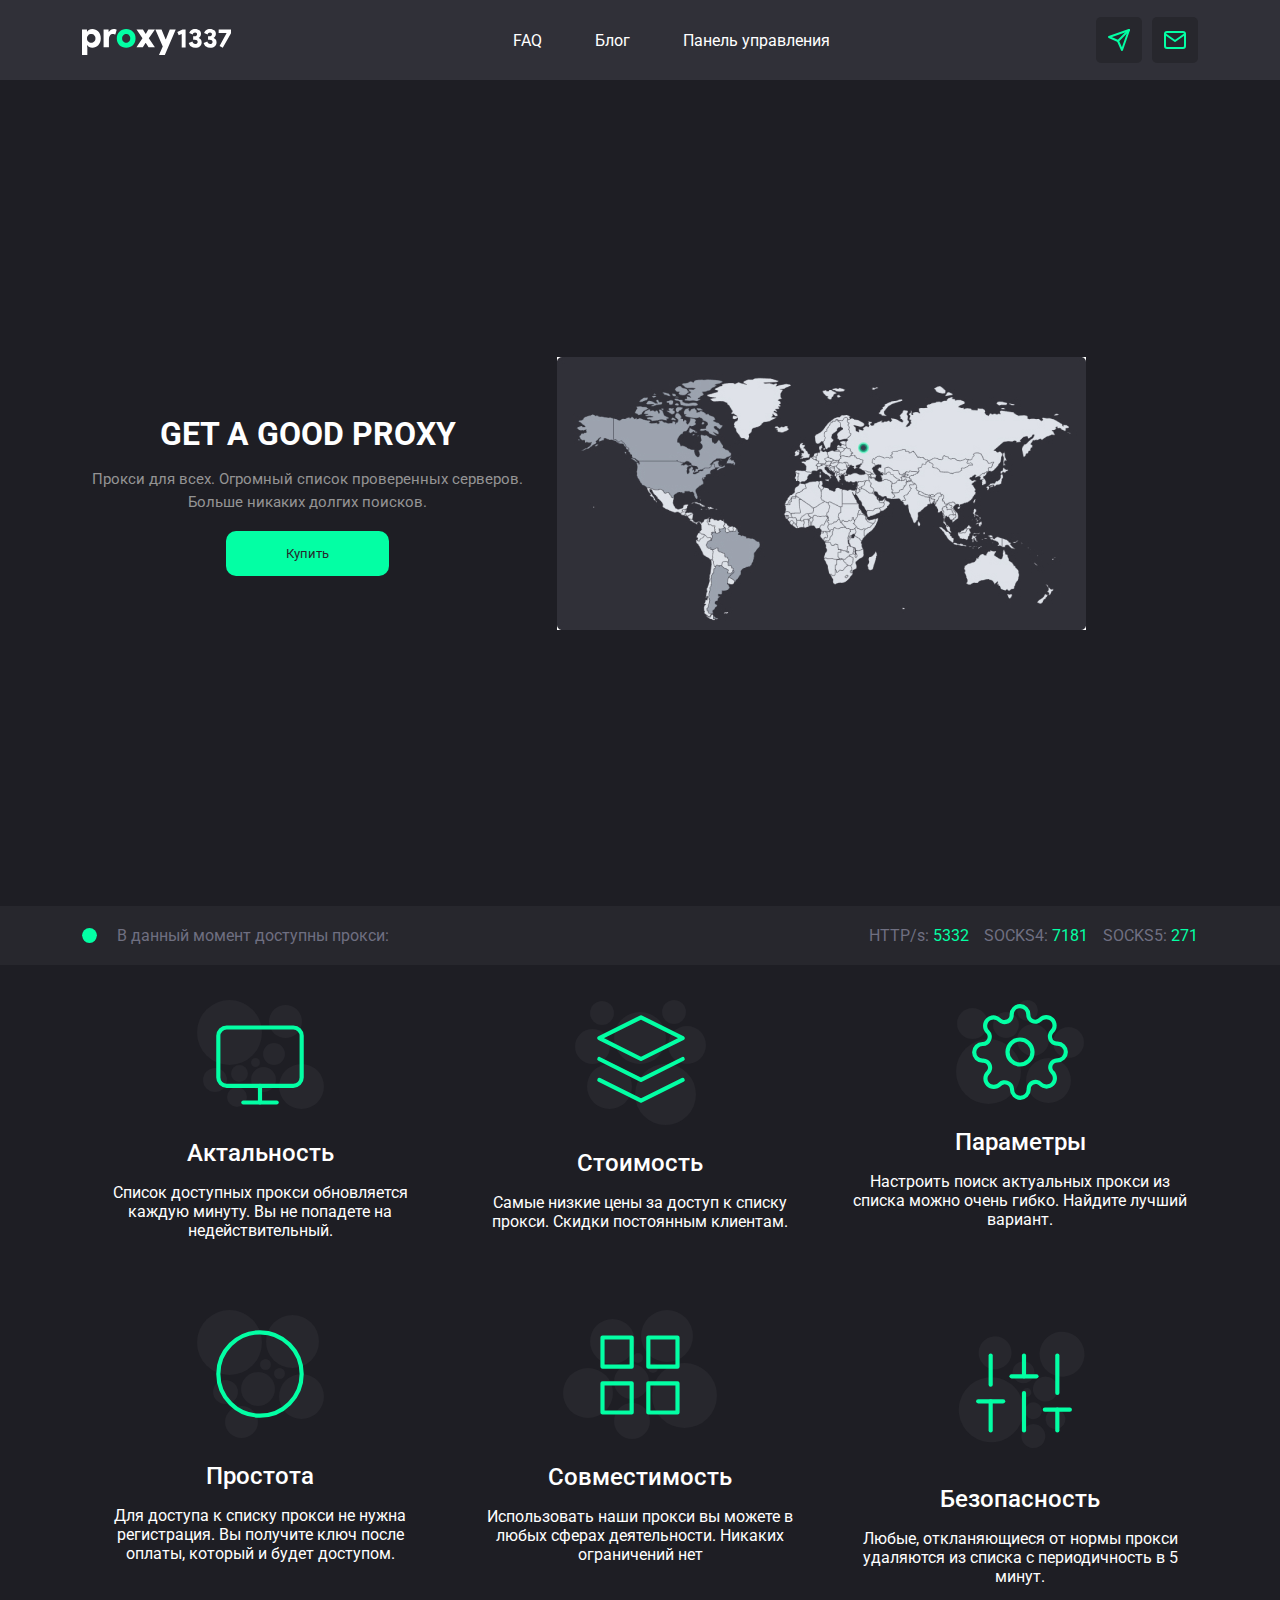
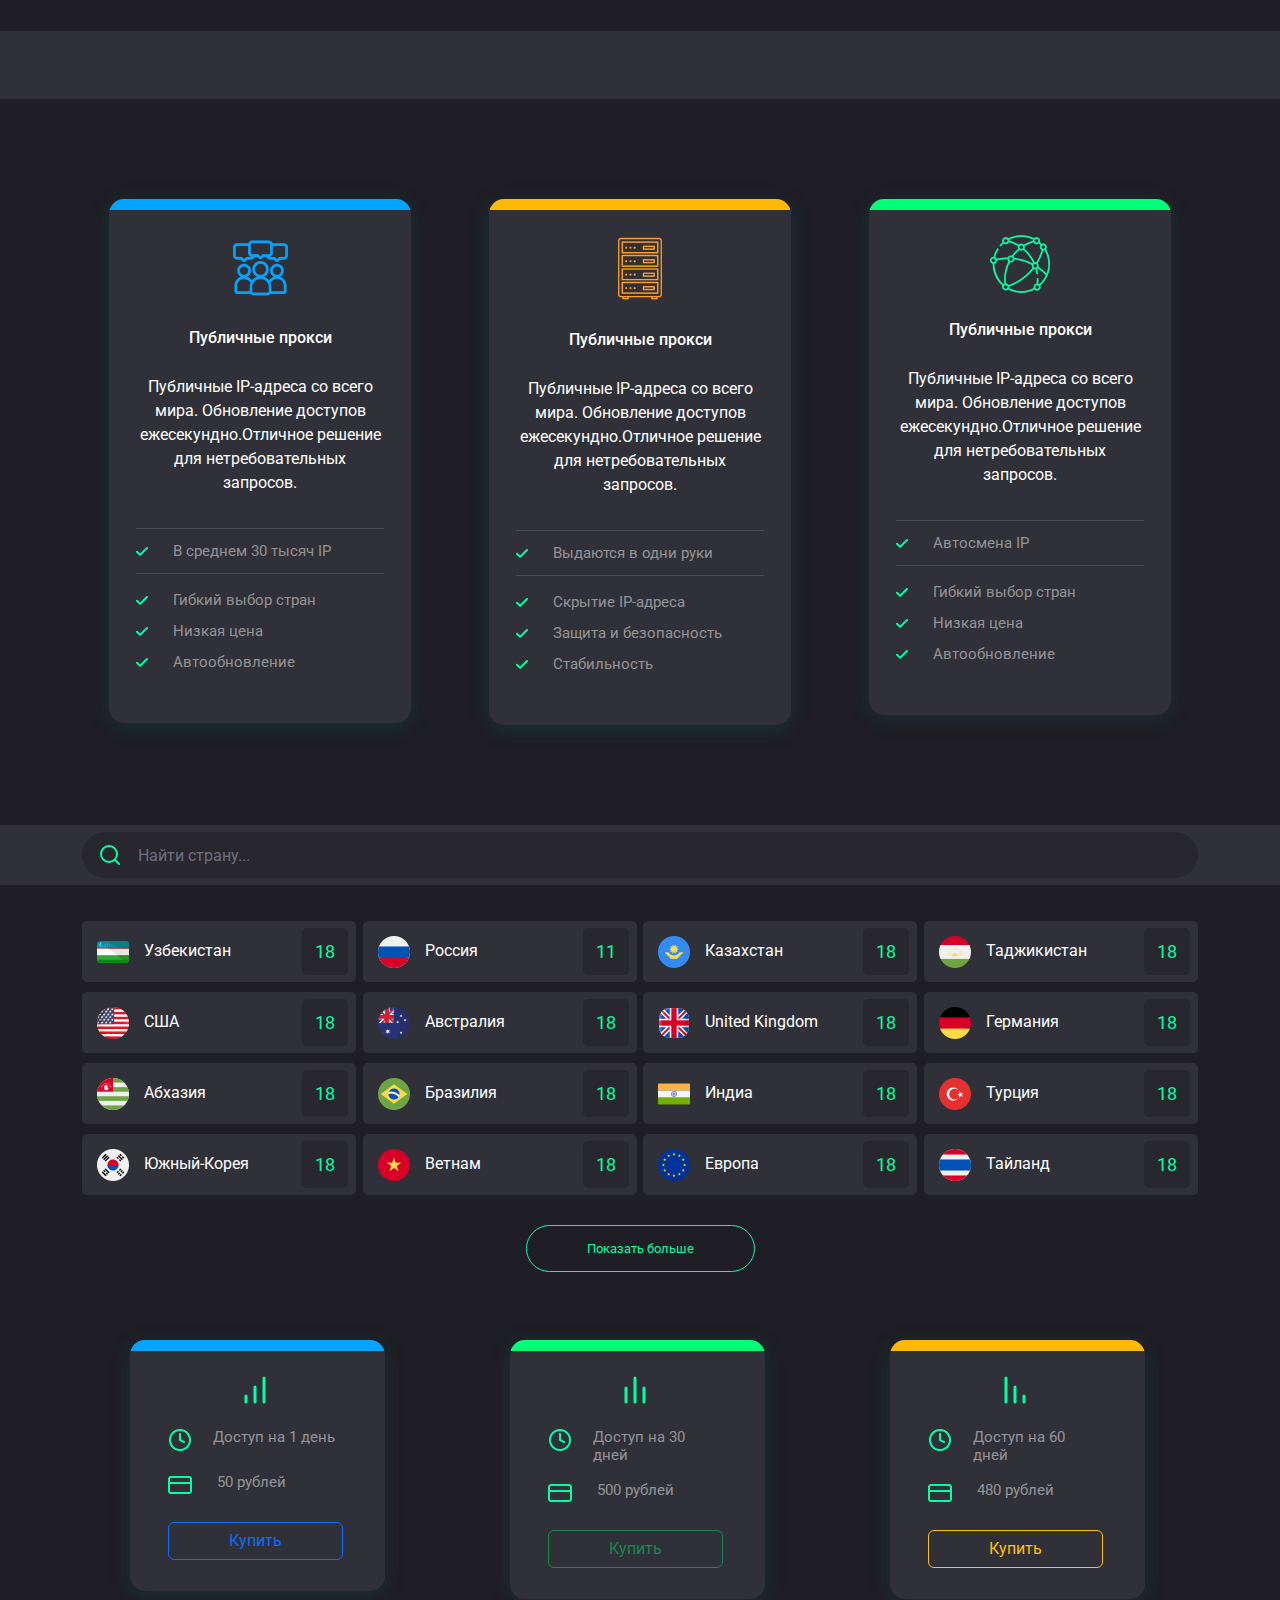
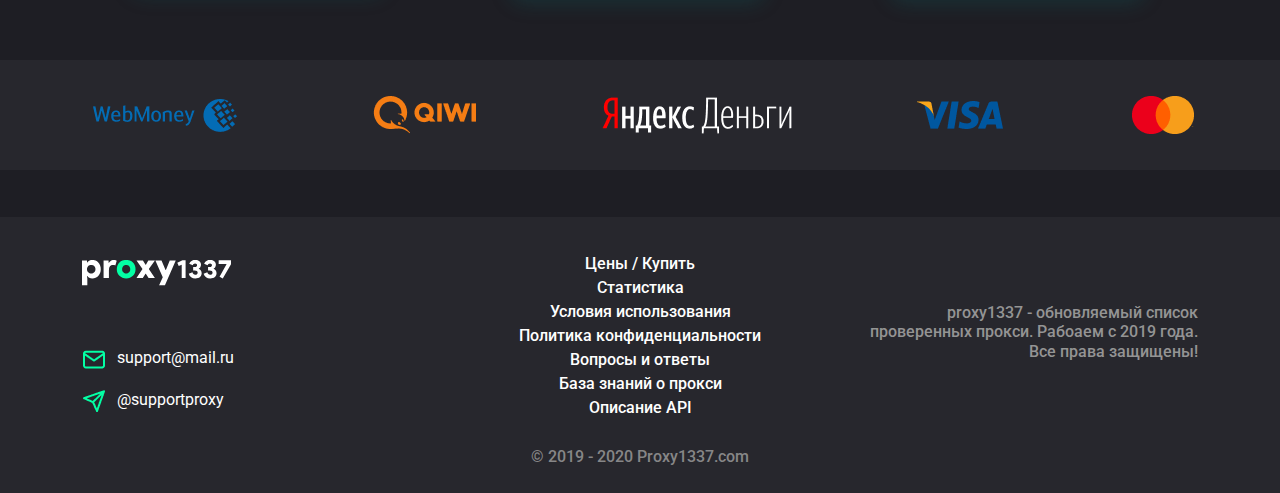
==== index.html @ 87c12d70 "Add files via upload" ====
<!DOCTYPE html>
<html lang="en">
<head>
    <meta charset="UTF-8">
    <meta name="viewport" content="width=device-width, initial-scale=1.0">
     <!-- bootstrap -->
    <link rel="stylesheet" href="libs/bootstrap.min.css">

    <!-- Connecting fonts -->
    <link href="https://fonts.googleapis.com/css2?family=Roboto:wght@400;500;700&display=swap" rel="stylesheet">
    <link rel="preconnect" href="https://fonts.googleapis.com">
    <link rel="preconnect" href="https://fonts.gstatic.com" crossorigin>
    <link rel="stylesheet" href="css/main.css">
    <title>Proxy1337</title>
</head>
<body>
    
    <div class="wrapper">

         <!-- header -->
        <header>
            <nav class="navbar navbar-expand-lg">
                <div class="container">

                    <!-- Header logo -->
                  <a class="navbar-brand" href="#">
                    <img src="images/logo.svg" alt="">
                  </a>
                  
                  <!-- mobile meni toggler -->
                  <button class="navbar-toggler" type="button" data-bs-toggle="collapse" data-bs-target="#navbarSupportedContent" aria-controls="navbarSupportedContent" aria-expanded="false" aria-label="Toggle navigation">
                    <!-- <span class="navbar-toggler-icon"></span> -->
                    <img src="images/media_hamburger.svg" alt="">
                  </button>

                  <!-- Open & close -->
                  <div class="collapse navbar-collapse" id="navbarSupportedContent">

                    <ul class="navbar-nav mx-auto">
                        <li class="nav-item">
                            <a class="nav-link" href="Faq.html">FAQ</a>
                        </li>

                        <li class="nav-item">
                            <a class="nav-link" href="Blog.html">Блог</a>
                        </li>

                        <li class="nav-item">
                            <a class="nav-link" href="control.html">Панель управления</a>
                        </li>
                    </ul>

                    <ul class="header_contact d-flex">
                        <li>
                            <a href="#">
                                <img src="images/tg_header.svg" alt="">
                            </a>
                        </li>

                        <li>
                            <a href="#">
                                <img src="images/inbox.svg" alt="">
                            </a>
                        </li>
                    </ul>
                  </div>
                </div>
              </nav>
        </header>

        <!-- Hero -->
        <section class="hero">
            <div class="container">
                <div class="row align-items-center">
                    <div class="col-md-5">
                        <div class="hero_text">
                            <div class="hero_title">GET A GOOD PROXY</div>
                            <div class="hero_description">Прокси для всех. Огромный список проверенных серверов. Больше никаких долгих поисков. </div>

                             <a href="#" class="button button_green " data-bs-toggle="modal" data-bs-target="#buy_modal">Купить</a>
                        </div>
                    </div>
                    <div class="col-md-7">
                        <img src="images/map.jpg" alt="">
                    </div>
                </div>
            </div>
        </section>

        <!-- Aviable proxy -->
        <section class="aviable">
            <div class="container">
                <div class="row">
                    <div class="col-md-6 d-flex align-items-center gap: 20px">
                        <div class="block_title"> <img src="images/static vector.svg" alt=""> В данный момент доступны прокси:</div>
                    </div>
                    <div class="col-md-6">
                        <ul class="aviable_list d-flex justify-content-end">
                            <li>HTTP/s: <span>5332</span></li>
                            <li>SOCKS4: <span>7181</span></li>
                            <li>SOCKS5: <span>271</span></li>
                        </ul>
                    </div>
                </div>
            </div>
        </section>

        <!-- Advantages -->
        <section class="advantages">
            <div class="container">
                <div class="row">

                    <!-- advantages item -->
                    <div class="col-md-4">
                        <div class="advantages_item text-center">
                            <div class="advantage_image">
                                <img src="images/advantage1.svg" alt="">
                            </div>
                            <div class="advantage_name">Актальность</div>
                            <div class="advantage_description">Список доступных прокси обновляется каждую минуту. Вы не попадете на недействительный.</div>
                        </div>
                    </div>

                    <!-- advantages item -->
                    <div class="col-md-4">
                        <div class="advantages_item text-center">
                            <div class="advantage_image">
                                <img src="images/advantage2.svg" alt="">
                            </div>
                            <div class="advantage_name">Стоимость</div>
                            <div class="advantage_description">Самые низкие цены за доступ к списку прокси. Скидки постоянным клиентам.</div>
                        </div>
                    </div>

                    <!-- advantages item -->
                    <div class="col-md-4">
                        <div class="advantages_item text-center">
                            <div class="advantage_image">
                                <img src="images/advantage3.svg" alt="">
                            </div>
                            <div class="advantage_name">Параметры</div>
                            <div class="advantage_description">Настроить поиск актуальных прокси из списка можно очень гибко. Найдите лучший вариант.</div>
                        </div>
                    </div>

                    <!-- advantages item -->
                    <div class="col-md-4">
                        <div class="advantages_item text-center">
                            <div class="advantage_image">
                                <img src="images/advantage4.svg" alt="">
                            </div>
                            <div class="advantage_name">Простота</div>
                            <div class="advantage_description">Для доступа к списку прокси не нужна регистрация. Вы получите ключ после оплаты, который и будет доступом.</div>
                        </div>
                    </div>

                    <!-- advantages item -->
                    <div class="col-md-4">
                        <div class="advantages_item text-center">
                            <div class="advantage_image">
                                <img src="images/advantage5.svg" alt="">
                            </div>
                            <div class="advantage_name">Совместимость</div>
                            <div class="advantage_description">Использовать наши прокси вы можете в любых  сферах деятельности. Никаких ограничений нет</div>
                        </div>
                    </div>

                    <!-- advantages item -->
                    <div class="col-md-4">
                        <div class="advantages_item text-center">
                            <div class="advantage_image">
                                <img src="images/advantage6.svg" alt="">
                            </div>
                            <div class="advantage_name">Безопасность</div>
                            <div class="advantage_description">Любые, откланяющиеся от нормы прокси удаляются из списка с периодичность в 5 минут.</div>
                        </div>
                    </div>
                </div>
            </div>
        </section>

        <!-- proxy types -->
        <section class="types">
            <div class="main_hr"></div>
            <div class="container">
                <div class="row justify-content-between">

                    <!-- Proxy type item -->
                    <div class="col-lg-4 col-md-6">
                        <div class="type_item item-blue">
                            <div class="type_image">
                                <img src="images/proxy_type1.png" alt="">
                            </div>
                            <div class="type_name">Публичные прокси</div>
                            <div class="type_description">Публичные IP-адреса со всего мира. Обновление доступов ежесекундно.Отличное решение для нетребовательных запросов.</div>

                            <ul class="type_advantages">
                                <li><a href="#">В среднем 30 тысяч IP</a></li>
                                <li><a href="#">Гибкий выбор стран</a></li>
                                <li><a href="#">Низкая цена</a></li>
                                <li><a href="#">Автообновление</a></li>
                            </ul>
                        </div>
                    </div>

                     <!-- Proxy type item -->
                     <div class="col-lg-4 col-md-6">
                        <div class="type_item item-orange">
                            <div class="type_image">
                                <img src="images/proxy_type2.png" alt="">
                            </div>
                            <div class="type_name">Публичные прокси</div>
                            <div class="type_description">Публичные IP-адреса со всего мира. Обновление доступов ежесекундно.Отличное решение для нетребовательных запросов.</div>

                            <ul class="type_advantages">
                                <li><a href="#">Выдаются в одни руки</a></li>
                                <li><a href="#">Скрытие IP-адреса</a></li>
                                <li><a href="#">Защита и безопасность</a></li>
                                <li><a href="#">Стабильность</a></li>
                            </ul>
                        </div>
                    </div>

                     <!-- Proxy type item -->
                     <div class="col-lg-4 col-md-6">
                        <div class="type_item item-green">
                            <div class="type_image">
                                <img src="images/proxy_type3.png" alt="">
                            </div>
                            <div class="type_name">Публичные прокси</div>
                            <div class="type_description">Публичные IP-адреса со всего мира. Обновление доступов ежесекундно.Отличное решение для нетребовательных запросов.</div>

                            <ul class="type_advantages">
                                <li><a href="#">Автосмена IP</a></li>
                                <li><a href="#">Гибкий выбор стран</a></li>
                                <li><a href="#">Низкая цена</a></li>
                                <li><a href="#">Автообновление</a></li>
                            </ul>
                        </div>
                    </div>

                </div>
            </div>
        </section>

       <!-- countries -->
       <section class="countries">
        <div class="country_form">
            <div class="container">
                <form action="">
                    <input type="text" placeholder="Найти страну..." class="form-control">
                </form>
            </div>
        </div>


        <div class="container">

            <div class="form_result">

                <!-- Result item -->
                <a href="#" class="result_item">
                    <div class="country_name"><img src="images/uzbekistan (3).png" alt="">Узбекистан</div>
                    <div class="country_count">18</div>
                </a>

                 <!-- Result item -->
                 <a href="#" class="result_item">
                    <div class="country_name"><img src="images/russia.png" alt="">Россия</div>
                    <div class="country_count">11</div>
                </a>

                 <!-- Result item -->
                 <a href="#" class="result_item">
                    <div class="country_name"><img src="images/kazakhstan.png" alt="">Казахстан</div>
                    <div class="country_count">18</div>
                </a>

                 <!-- Result item -->
                 <a href="#" class="result_item">
                    <div class="country_name"><img src="images/tajikistan.png" alt="">Таджикистан</div>
                    <div class="country_count">18</div>
                </a>

                 <!-- Result item -->
                 <a href="#" class="result_item">
                    <div class="country_name"><img src="images/united-states-of-america.png" alt="">США</div>
                    <div class="country_count">18</div>
                </a>

                 <!-- Result item -->
                 <a href="#" class="result_item">
                    <div class="country_name"><img src="images/australia.png" alt="">Австралия</div>
                    <div class="country_count">18</div>
                </a>

                 <!-- Result item -->
                 <a href="#" class="result_item">
                    <div class="country_name"><img src="images/united-kingdom.png" alt="">United Kingdom</div>
                    <div class="country_count">18</div>
                </a>

                 <!-- Result item -->
                 <a href="#" class="result_item">
                    <div class="country_name"><img src="images/germany.png" alt="">Германия</div>
                    <div class="country_count">18</div>
                </a>

                 <!-- Result item -->
                 <a href="#" class="result_item">
                    <div class="country_name"><img src="images/abkhazia.png" alt="">Абхазия</div>
                    <div class="country_count">18</div>
                </a>

                 <!-- Result item -->
                 <a href="#" class="result_item">
                    <div class="country_name"><img src="images/brazil-.png" alt="">Бразилия</div>
                    <div class="country_count">18</div>
                </a>

                 <!-- Result item -->
                 <a href="#" class="result_item">
                    <div class="country_name"><img src="images/india.png" alt="">Индиа</div>
                    <div class="country_count">18</div>
                </a>

                 <!-- Result item -->
                 <a href="#" class="result_item">
                    <div class="country_name"><img src="images/turkey.png" alt="">Турция</div>
                    <div class="country_count">18</div>
                </a>

                 <!-- Result item -->
                 <a href="#" class="result_item">
                    <div class="country_name"><img src="images/south-korea.png" alt="">Южный-Корея</div>
                    <div class="country_count">18</div>
                </a>

                 <!-- Result item -->
                 <a href="#" class="result_item">
                    <div class="country_name"><img src="images/vietnam.png" alt="">Ветнам</div>
                    <div class="country_count">18</div>
                </a>

                 <!-- Result item -->
                 <a href="#" class="result_item">
                    <div class="country_name"><img src="images/european.png" alt="">Европа</div>
                    <div class="country_count">18</div>
                </a>

                 <!-- Result item -->
                 <a href="#" class="result_item">
                    <div class="country_name"><img src="images/thailand.png" alt="">Тайланд</div>
                    <div class="country_count">18</div>
                </a>


            </div>

            <div class="show_more text-center">
                <a href="#" class="button button-outline button-big button_round item-blue">Показать больше</a>
            </div>
        </div>
        </section>

        <!-- buy -->
        <section class="buy">
            <div class="container">
                <div class="row justify-content-around">
                    
                    <!-- buy Item -->
                    <div class="col-md-3">
                        <div class="buy_item item-blue">
                            <div class="buy_icon">
                                <img src="images/price_bar3.svg" alt="icon">
                            </div>
                            <div class="buy_description">
                                <div class="buy_time">
                                    <ul>
                                        <li>Доступ на 1 день</li>
                                    </ul>
                                </div>
                            </div>
                            <div class="buy_card">
                                <ul>
                                    <li>50 рублей</li>
                                </ul>
                            </div>
                            <div class="item-action item-blue">
                                <a class="btn btn-outline-primary w-100" href="#">Купить</a>
                            </div>
                        </div>
                    </div>


                    <!-- buy Item -->
                    <div class="col-md-3">
                        <div class="buy_item item-green">
                            <div class="buy_icon">
                                <img src="images/price_bar2.svg" alt="icon">
                            </div>
                            <div class="buy_description">
                                <div class="buy_time">
                                    <ul>
                                        <li>Доступ на 30 дней</li>
                                    </ul>
                                </div>
                            </div>
                            <div class="buy_card">
                                <ul>
                                    <li>500 рублей</li>
                                </ul>
                            </div>
                            <div class="item-action item-blue">
                                <a class="btn btn-outline-success w-100" href="# ">Купить</a>
                            </div>
                        </div>
                    </div>


                    <!-- buy Item -->
                    <div class="col-md-3">
                        <div class="buy_item item-orange">
                            <div class="buy_icon">
                                <img src="images/price_bar1.svg" alt="icon">
                            </div>
                            <div class="buy_description">
                                <div class="buy_time">
                                    <ul>
                                        <li>Доступ на 60 дней</li>
                                    </ul>
                                </div>
                            </div>
                            <div class="buy_card">
                                <ul>
                                    <li>480 рублей</li>
                                </ul>
                            </div>
                            <div class="item-action item-blue">
                                <a class="btn btn-outline-warning w-100" href="# ">Купить</a>
                            </div>
                        </div>
                    </div>
                </div>
            </div>
        </section>

        <!-- Payment -->
        <section class="payment">
            <div class="container">
                    <div class=" payment_block d-flex justify-content-between align-items-center">

                        <!-- Payment item -->
                        <div class="payment_item">
                          <a href="https://www.webmoney.ru/?%01" class="pay"><img src="images/wb.png" alt=""></a>
                        </div>
  
                      
                        <!-- Payment item -->
                        <div class="payment_item">
                          <a href="https://qiwi.com/" class="pay"><img src="images/QW.png" alt=""></a>
                        </div>
  
                      
                        <!-- Payment item -->
                        <div class="payment_item">
                          <a href="https://yoomoney.ru/" class="pay"><img src="images/yn.png" alt=""></a>
                        </div>
  
                      
                        <!-- Payment item -->
                        <div class="payment_item">
                          <a href="#" class="pay"><img src="images/vISA.png" alt=""></a>
                        </div>
  
                      
                        <!-- Payment item -->
                        <div class="payment_item">
                          <a href="#" class="pay"><img src="images/MASTER.png" alt=""></a>
                        </div>
                    </div>
            </div>
                
        </section>

        <!-- Footer -->
        <footer>
            <div class="container">
                <div class="row align-items-center justify-content-between">
                    
                    <div class="col-md-4">
                        <div class="logo">
                            <a href="#" class="logo">
                                <img src="images/footer_logo.svg" alt="">
                            </a>
                        </div>
                        <div class="contact">
                            <div class="mail">
                                <a href="mailto:support@mail.ru">
                                    <img src="images/footer massage.png" alt="">support@mail.ru
                                </a>
                            </div>
            
                            <div class="telegram">
                                <a href="">
                                    <img src="images/footer send.png" alt="">@supportproxy
                                </a>
                            </div>
                        </div>
                    </div>
    
    
                    <div class="col-md-4">
                        <div class="list">
                            <ul>
                                <li><a href="">Цены / Купить</a></li>
                                <li><a href="">Статистика</a></li>
                                <li><a href="">Условия использования</a></li>
                                <li><a href="">Политика конфиденциальности</a></li>
                                <li><a href="">Вопросы и ответы</a></li>
                                <li><a href="">База знаний о прокси</a></li>
                                <li><a href="">Описание API</a></li>
                            </ul>
                        </div>
                    </div>

                    <div class="col-md-4">
                        <div class="about">
                            <h6>proxy1337 - обновляемый список проверенных прокси. Рабоаем с 2019 года. Все права защищены!</h6>
                        </div>
                    </div>

                    <div class="copyright">
                        <p>© 2019 - 2020 Proxy1337.com</p>
                    </div>
                </div>
            </div>
        </footer>
    </div>
    

     <!-- Modal  buy Modal -->
    <div class="modal fade" id="buy_modal" tabindex="-1" aria-labelledby="buy_modal" aria-hidden="true">
        <div class="modal-dialog modal-dialog-centered">
        <div class="modal-content">

            <div class="modal-body">
                <form action="">
                    
                    <div class="modal_action">

                        <button type="reset">
                            <img src="images/modal_reset.svg" alt="">
                        </button>  
                        <button type="button" data-bs-dismiss="modal" arial-label="Close">
                            <img src="images/modal_close.svg" alt="">
                        </button>

                    </div>

                    <div class="modal_title">Купить ключ</div>
                    <div class="input_item">
                        <input type="email" placeholder="Email" name="email" class="form-control">
                    </div>

                    <div class="input_item">
                        <input type="text" placeholder="Способ оплаты" name="payment_type" class="form-control">
                    </div>

                    <div class="input_item payment_duration">
                        <label for="">99 дней</label>
                        <input type="range" name="payment_duration" class="">
                    </div>

                    <div class="input_item agreement">
                        <label>
                            <input type="checkbox">
                            <span class="checkmark"></span>
                            <span class="agreement_text">Согласен с <a href="#">условиями использования</a></span>
                        </label>
                    </div>

                    <div class="input_item_day">
                        Вы выбрали пакет <span>6</span> р в день
                    </div>

                    <div class="input_item_buy_total_sum">
                        К оплате <span>660₽</span>
                    </div>

                    <div class="input_item">
                        <button class="button button_green w-100">Оплатить</button>
                    </div>
                </form>
            </div>
        </div>
        </div>
    </div>

<!-- bootstrap Js -->
<script src="libs/bootstrap.bundle.min.js"></script>

</body>
</html>
---- css/main.css ----
*,ul,ol,p{
    margin: 0;
    padding: 0;
    box-sizing: border-box;
}


body{
    background: #1E1E24;
    font-family: 'Roboto', sans-serif;
    font-size: 16px;
    color: #fff;
}
/* Components */
.button{
    font-weight: 400;
    font-size: 13px;
    line-height: 15px;
    color: #27272D;
    padding: 15px 60px;
    display: inline-block;
    border-radius: 10px;
    text-decoration: none;
    transition: .3s all ease;
    border: none;
    animation: pulse-animation 1.5s linear infinite;
    
}

.button:hover{
    box-shadow: 0px 0px 15px rgba(3, 255, 164, 0.5);
    
}

.button.button_green{
    background: #03FFA4;
    
}

.button.button_round{
    border-radius: 22.5px;
    
}

.button.button-outline{
    border: 1px solid #03FFA4;
    background-color: transparent;
    color: #03FFA4;
    margin-bottom: 33px;
    border-radius: 35px;
}
.button.button_big{
    padding: 25px 65px;
    border-radius: 35px;
    
    
}

.item-blue:before{
    background: #03A4FF;
}

.item-green:before{
    background: #03FF77;
}

.item-orange:before{
    background: #FFB803;
}

.inner_page{
    padding: 45px 0 100px 0;
}

.inner_page .block_title{
    font-weight: 700;
    font-size: 32px;
    line-height: 38px;
    text-align: center;
    margin-bottom: 10px;
}

.inner_page .breadcrumb{
    justify-content: center;
    margin-bottom: 45px;
}

.inner_page .breadcrumb .breadcrumb-item{
    display: flex;
    align-items: center;
    gap: 0 8px;
}

.inner_page .breadcrumb .breadcrumb-item a{
    color: #6F6F81;
    text-decoration: none;
}

.inner_page .breadcrumb .breadcrumb-item.active{
    color: #03FFA4;
}

.breadcrumb-item+.breadcrumb-item::before{
    color: #fff;
    content: '';
    width: 17px;
    height: 1px;
    background: #03FFA4;
    border-radius: 26px;
}

/* Header */
header{
    background: #303038;
    padding: 17px 0;
}

header .navbar-toggler{
    padding: 0;
    margin: 0;
    border: none;
}

header .navbar-toggler:focus{
    outline: none;
    box-shadow: none;
}

header .navbar,
header .nav-link{
    padding: 0 !important;
}

header .nav-link{
    line-height: 19px;
    color: #fff;
    transition: .3s all ease;
}

header .nav-link:hover{
    color: #03FFA4;
    font-weight: 700;
}

header .navbar-nav{
    gap: 0 53px;
}

header .header_contact{
    list-style: none;
    gap: 0 10px;
}

header .header_contact a{
    display: flex;
    padding: 11px;
    background: #27272D;
    border-radius: 5px;
    transition: .3s all ease;
    outline: 2px solid transparent;
}

header .header_contact a:hover{
    outline: 2px solid #03FFA4;
}

/* hero */
.hero{
    /* padding: 110px 0 160px 0; */
    height: calc(100vh - 74px);
    display: flex;
    align-items: center;
}
.hero .hero_text{
    display: flex;
    flex-direction: column;
    align-items: center;
    text-align: center;
}

.hero .hero_title{
    font-size: 32px;
    font-weight: 700;
    text-align: center;
    margin-bottom: 10px;
}

.hero .hero_description{
    color: #949494;
    text-align: center;
    font-family: Roboto;
    font-size: 15px;
    font-weight: 400;
    margin-bottom: 18px;
}

/* static */
.static{
    background: #27272D;
    color: #6F6F81;
    padding: 20px 0;
    
}

.static .static_item{
    display: flex;
    justify-content: space-between;
    flex: 0 auto;
    align-items: center;
   
}
.static .static_block{
    display: flex;
    gap: 12px;
    align-items: center;
}


.static .static_list ul{
    display: flex;
    justify-content: flex-end;
    gap: 60px;
    list-style: none;
}

.static .static_list span{
    font-weight: 400;
    font-size: 16px;
    line-height: 19px;
    color: #03FFA4;
}

.static .static_block img{
    transition: .3s all ease;
    border: none;
    animation: pulse-animation 1.5s linear infinite;
    border-radius: 50%;
}

/* section aviable */

.aviable{
    padding: 20px 0;
    background-color: #27272D;
}

.aviable .block_title{
    display: flex;
    color: #6F6F81;
    font-family: Roboto;
    font-size: 16px;
    font-style: normal;
    font-weight: 400;
    line-height: normal;
    gap: 20px;
}

.aviable .block_title img{
    transition: .3s all ease;
    border: none;
    animation: pulse-animation 1.5s linear infinite;
    border-radius: 50%;
}

.aviable .aviable_list{
    list-style: none;
    gap: 0 15px;
    color: #6F6F81;
    font-family: Roboto;
    font-size: 16px;
    font-style: normal;
    font-weight: 400;
    line-height: normal;
}

.aviable .aviable_list span{
    color: #03FFA4;
    font-family: Roboto;
    font-size: 16px;
    font-style: normal;
    font-weight: 400;
    line-height: normal;
}

/* Advantage */

.advantages{
    padding: 35px 0 35px 0;
}

.advantages .row{
    gap: 60px 0;
}

.advantages .advantage_name{
    margin-top: 15px;
    font-weight: 500;
    font-size: 24px;
    line-height: 28px;
    margin-bottom: 6px;
}

.advantages .advantage_image{
    margin-bottom: 24px;
    
    
}

.advantages .advantage_description{
    color: #FFF;
    text-align: center;
    font-family: Roboto;
    font-size: 16px;
    font-style: normal;
    font-weight: 400;
    line-height: normal;
    line-height: 19px;
    padding: 10px;
}

/* Proxy types */

.main_hr{
    background: #303038;
    padding: 34px 0;
    margin-bottom: 100px;
   
}

.types{
    margin-bottom: 100px;
}

.types .type_item .type_image{
    text-align: center;
    margin-bottom: 27px;
}

.types .type_item{
    background: #303038;
    border-radius: 15px;
    padding: 36px 27px 52px 27px;
    position: relative;
    overflow: hidden;
    max-width: 302px;
    margin: 0 auto;
    box-shadow: 0px 4px 20px rgba(11, 112, 112, 0.25);
    animation: pulse-animation 1.5s linear infinite;
}

.types .type_item::before{
    content: '';
    display: block;
    width: 100%;
    height: 11px;
    position: absolute;
    left: 0;
    top: 0;
}

.types .type_item .type_name{
    font-weight: 500;
    font-size: 16px;
    line-height: 19px;
    text-align: center;
    margin-bottom: 28px;
}

.types .type_item .type_description{
    text-align: center;
    margin-bottom: 33px;
    min-height: 120px;
}

.types .type_item .type_advantages{
   list-style: none;
    font-size: 15px;
    line-height: 18px;
    color: #949494;
}

.type_item .type_advantages li{
    margin-bottom: 13px;
    display: flex;
    gap: 0 25px;
}

.type_item .type_advantages a{
    text-decoration: none;
    transition: .3s all ease;
    color: #949494;;
}

.type_advantages a:hover{
    color: #fff
    
}

.type_item .type_advantages li::before{
    content: url(../images/Vector.svg);
}

.type_item .type_advantages li:first-child{
    border-top: 1px solid #4A4A57;
    border-bottom: 1px solid #4A4A57;
    padding: 13px 0;
    margin-bottom: 17px;
}


.type_item .type_advantages li:last-child{
    margin-bottom: 0;
}


/* countries */

.countries{
    margin-bottom: 35px;
}

.countries .country_form{
    background: #303038;;
    padding: 7px 0;
    margin-bottom: 36px;
}

.countries .form-control{
    background: #27272D;
    border-radius: 23px;
    border: none;
    height: 46px;
    padding-left: 56px;
    background-image: url(../images/search\ \(1\)\ 1.svg);
    background-repeat: no-repeat;
    background-position: 16px center;
    color: #FFFFFF;
    transition: .3s all ease;
    outline: 2px solid transparent;
    transition: .3s all ease;
}

.countries .form-control::placeholder{
    color: #6F6F81;
}

.countries .form-control:focus{
    box-shadow: none;
    outline: 2px solid #03FFA4;
    transition: .3s all ease;
}

.countries .form_result{
    display: flex;
    flex-wrap: wrap;
    justify-content: space-between;
    gap: 10px 0;
    margin-bottom: 30px;
}

.countries .form_result .result_item{
    flex: 0 0 auto;
    width: calc(25% - 5px);
    background: #303038;
    border-radius: 5px;
    display: flex;
    justify-content: space-between;
    align-items: center;
    padding: 7px 8px 7px 15px;
    transition: .3s all ease;
    outline: 2px solid transparent;
    text-decoration: none;
    color: #fff;
}
.countries .form_result .result_item .country_name img{
    padding-right: 15px;
    
}

.countries .form_result .result_item:hover{
    outline: 2px solid #03FFA4;
    animation: pulse-animation 1.5s linear infinite;
}

.countries .form_result .result_item .country_count{
    display: inline-block;
    padding: 13px;
    font-size: 18px;
    line-height: 21px;
    color: #03FFA4;
    background: #27272D;
    border-radius: 5px;
}

/* Buy */
.buy .buy_item{
    background: #303038;
    border-radius: 15px;
    padding: 32px 42px 31px 38px;
    position: relative;
    overflow: hidden;
    box-shadow: 0px 4px 20px rgba(11, 112, 112, 0.25);
    width: 255px;
    margin-bottom: 61px;
}

.buy .buy_item::before{
    content: '';
    display: block;
    width: 100%;
    height: 11px;
    position: absolute;
    left: 0;
    top: 0;
}

.buy .buy_item .buy_icon{
    text-align: center;
    margin-bottom: 20px;
}

.buy .buy_item .buy_description{
    font-weight: 400;
    font-size: 15px;
    line-height: 18px;
    color: #949494;
    margin-bottom: 17px;
}

.buy .buy_item .buy_description li::before{
    content: url(../images/price_clock.png);
}

.buy .buy_item .buy_card{
    font-weight: 400;
    font-size: 15px;
    line-height: 18px;
    color: #949494;
    margin-bottom: 21px;
}

.buy .buy_item .buy_card li::before{
    content: url(..//images/price_card.png);
}

.buy_item  .buy_time li{
    margin-bottom: 17px;
    display: flex;
    gap: 21px;
}

.buy_item .buy_card li{
    margin-bottom: 21px;
    display: flex;
    gap: 0 25px;
}


/* Payment */

.payment{
   
    padding: 30px 0;
    background: #27272D;
    margin-bottom: 47px;
}

/* Footer */

footer{
    background: #27272D;
    padding-top: 35px;
}

footer .logo{
    margin-bottom: 60px;
}

footer .mail{
    margin-bottom: 16px;
}

footer .mail a{
    color: #fff;
    text-decoration: none;
    transition: .3s all ease;
}

footer .mail a:hover{
    color: #03FFA4;
    
}


footer .mail img{
    padding-right: 11px;
}

footer .telegram a{
    color: #fff;
    text-decoration: none;
    transition: .3s all ease;
}
footer .telegram a:hover{
    color: #03FFA4;
    
}

footer .telegram img{
    padding-right: 11px;
}

footer .list ul,
footer .list a{
    list-style: none;
    color: #FFFFFF;
    text-decoration: none;
    transition: .3s all ease;
    text-align: center;
    font-size: 16px;
    font-weight: 500;
}

footer .list ul,
footer .list a:hover{
    color: #03FFA4;
}

footer .about{
    color: #949494;
    text-align: end;
    font-size: 15px;
    font-weight: 400;
}

footer .copyright{
    padding: 27px 0;
    text-align: center;
    font-weight: 500;
    font-size: 16px;
    line-height: 19px;
    color: #868687;
}


/* modal */

.modal-content{
    background: #303038;
    border-radius: 7px;
    padding: 30px 35px;
   
}

.modal_action{
    position: absolute;
    right: -21px;
    top: -18px;
    display: flex;
    gap: 0 3px;
}

.modal_action button{
    height: 24px;
    width: 24px;
    display: flex;
    justify-content: center;
    align-items: center;
    border: none;
    background: #27272D;
    border-radius: 3px;
}

.modal_title{
    font-weight: 700;
    font-size: 18px;
    line-height: 21px;
    color: #FFFFFF;
    text-align: center;
    margin-bottom: 26px;
}

.modal-body .form-control{
    background: #27272D;
    border-radius: 5px;
    height: 46px;
    border: none;
    color: #FFFFFF;
    padding-left: 53px;
}

.modal-body .form-control[type=email]{
    background-image: url(../images/email_icon.svg);
    background-repeat: no-repeat;
    background-position: 14px center;
}

.modal-body .form-control[name=payment_type]{
    background-image: url(../images/money.svg), url(../images/form_arrow.svg);
    background-repeat: no-repeat;
    background-position: 14px center, calc(100% - 22px) center;
}

.modal-body form .input_item:nth-child(3){
    margin-bottom: 10px;
}

.modal-body form .input_item:nth-child(4){
    margin-bottom: 15px;
}


.modal-body form .form-control::placeholder{
    color: #6F6F81;
}

.modal-body form .payment_duration{
    text-align: right;
    margin-bottom: 30px;
}

.modal-body form .payment_duration label{
    color: #6F6F81;
}


.modal-body form .payment_duration input[type=range]{
    width: 100%;
    -webkit-appearance: none;
    appearance: none;
    background-color: #27272D;
    height: 9px;
    border-radius: 5px;
    
}

.modal-body form .payment_duration input[type=range]::-webkit-slider-thumb{
    -webkit-appearance: none;
    appearance: none;
    width: 20px;
    height: 20px;
    background: #03FFA4;
    box-shadow: 0px 4px 4px rgba(0, 0, 0, 0.25);
    border-radius: 50%;
}

.modal-body form .agreement{
    color: #6F6F81;
    text-align: center;
    margin-bottom: 10px;
}

.modal-body form .agreement label{
    display: flex;
    gap: 0 8px;
    cursor: pointer;
    justify-content: center;
}


.modal-body form .agreement input{
    display: none;
}

.modal-body form .agreement input:checked ~ .checkmark::before{
    display: block;
}

.modal-body form .agreement .checkmark{
    display: block;
    height: 21px;
    width: 21px;
    border: 1.5px solid #03FFA4;
    border-radius: 3px;
    position: relative;
}

.modal-body form .agreement .checkmark::before{
    content: '';
    display: none;
    border: solid #03FFA4;
    border-width: 0 3px 3px 0;
    position: absolute;
    left: 7px;
    top: 3px;
    width: 5px;
    height: 10px;
    transform: rotate(45deg);
}

.modal-body form .agreement a{
    color: #03FFA4;
}

.modal-body form .input_item_day{
    color: #6F6F81;
    text-align: center;
    margin-bottom: 29px;
}


.modal-body form .input_item_day span{
    color: #03FFA4;
}

.modal-body form .input_item_buy_total_sum{
    color: #6F6F81;
    text-align: center;
    margin-bottom: 35px;
    font-weight: 500;
    font-size: 25px;
    line-height: 29px;
}

.modal-body form .input_item_buy_total_sum span{
    color: #03FFA4;
}


@keyframes pulse-animation{
    0%{
        box-shadow: 0 0 0 0px rgb(3, 255, 164, 0.2);
    }
    100%{
        box-shadow: 0 0 0 20px rgb(3, 255, 164, 0);
    }
}

/* MEDIA */

@media (min-width: 1400px){  /*standart Laptop*/
    
}

@media (max-width: 1400px){  /*standart Laptop*/
    
}


@media (max-width: 1200px){  /*small Laptop*/
    
}

@media (max-width: 992px){  /*standart Laptop*/
    .proxy_types .row{
        gap: 20px 0;
    }

    .countries .form_result .result_item {
        width: calc(33.3333% - 5px);
    }

    header .navbar-nav{
        margin-top: 15px;
        margin-bottom: 15px;
        gap: 10px 0;
    }
}

@media (max-width: 768px){  /*standart Laptop*/
    
}

@media (max-width: 576px){  /*standart Laptop*/

    .hero .row img{
        margin-top: 50px;
        width: 100%;
    }

    .aviable .block_title{
        display: block;
        margin-bottom: 17px;
    }

    .navbar-brand img{
        max-width: 120px;
    }
    .countries .form_result .result_item {
        width: calc(50% - 5px);
    }

    .types .type_item{
        margin-bottom: 50px;
    }

    .buy .buy_item{
        width: 100%;
    }

    .payment .payment_block{
        flex-direction: column;
        gap: 31px 0;
    }

    footer .logo{
        text-align: center;
    }

    footer .contact{
        margin-bottom: 50px;
        text-align: center;
    }

    footer .list{
        margin-bottom: 50px;
    }


}

@media (max-width: 420px){  /*standart Laptop*/
    .countries .form_result .result_item {
        width: 100%;
    }

    .countries .form_result {
        max-width: 270px;
        margin: 0 auto 25px auto;
    }
}
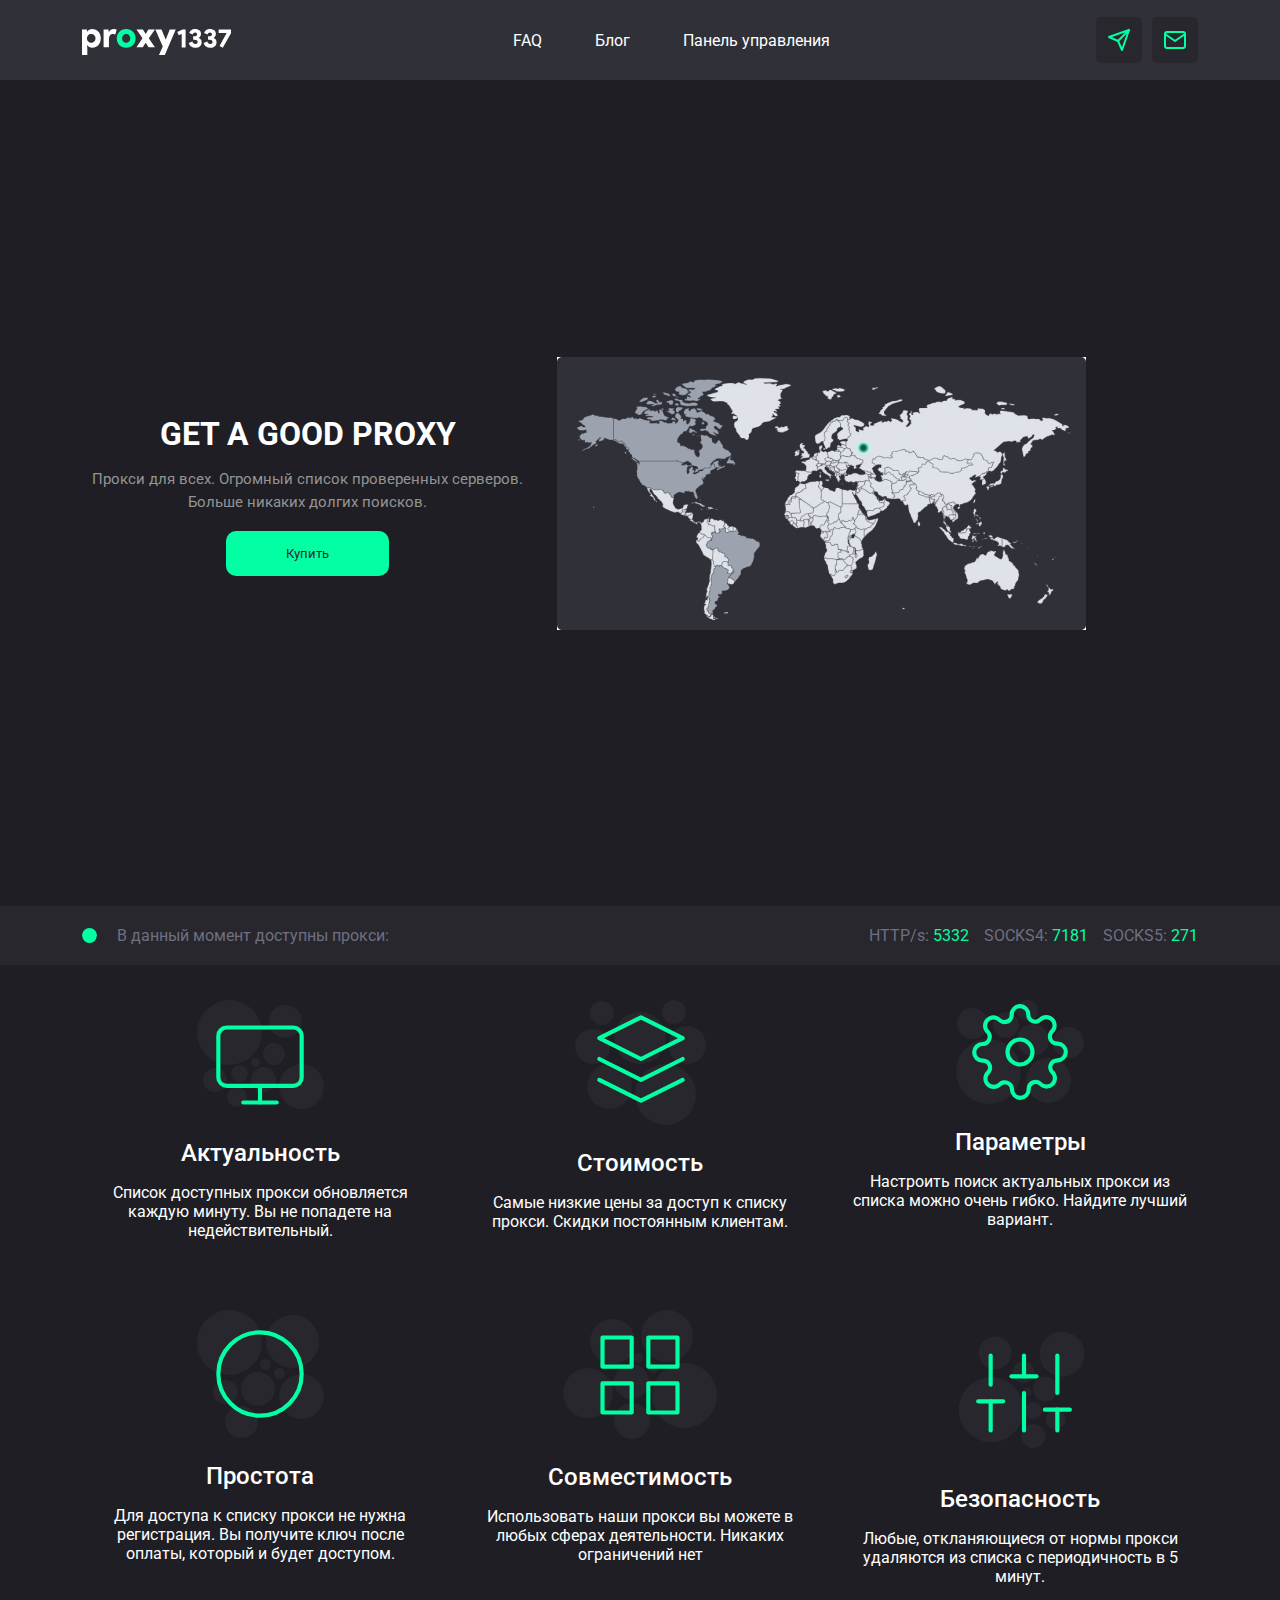
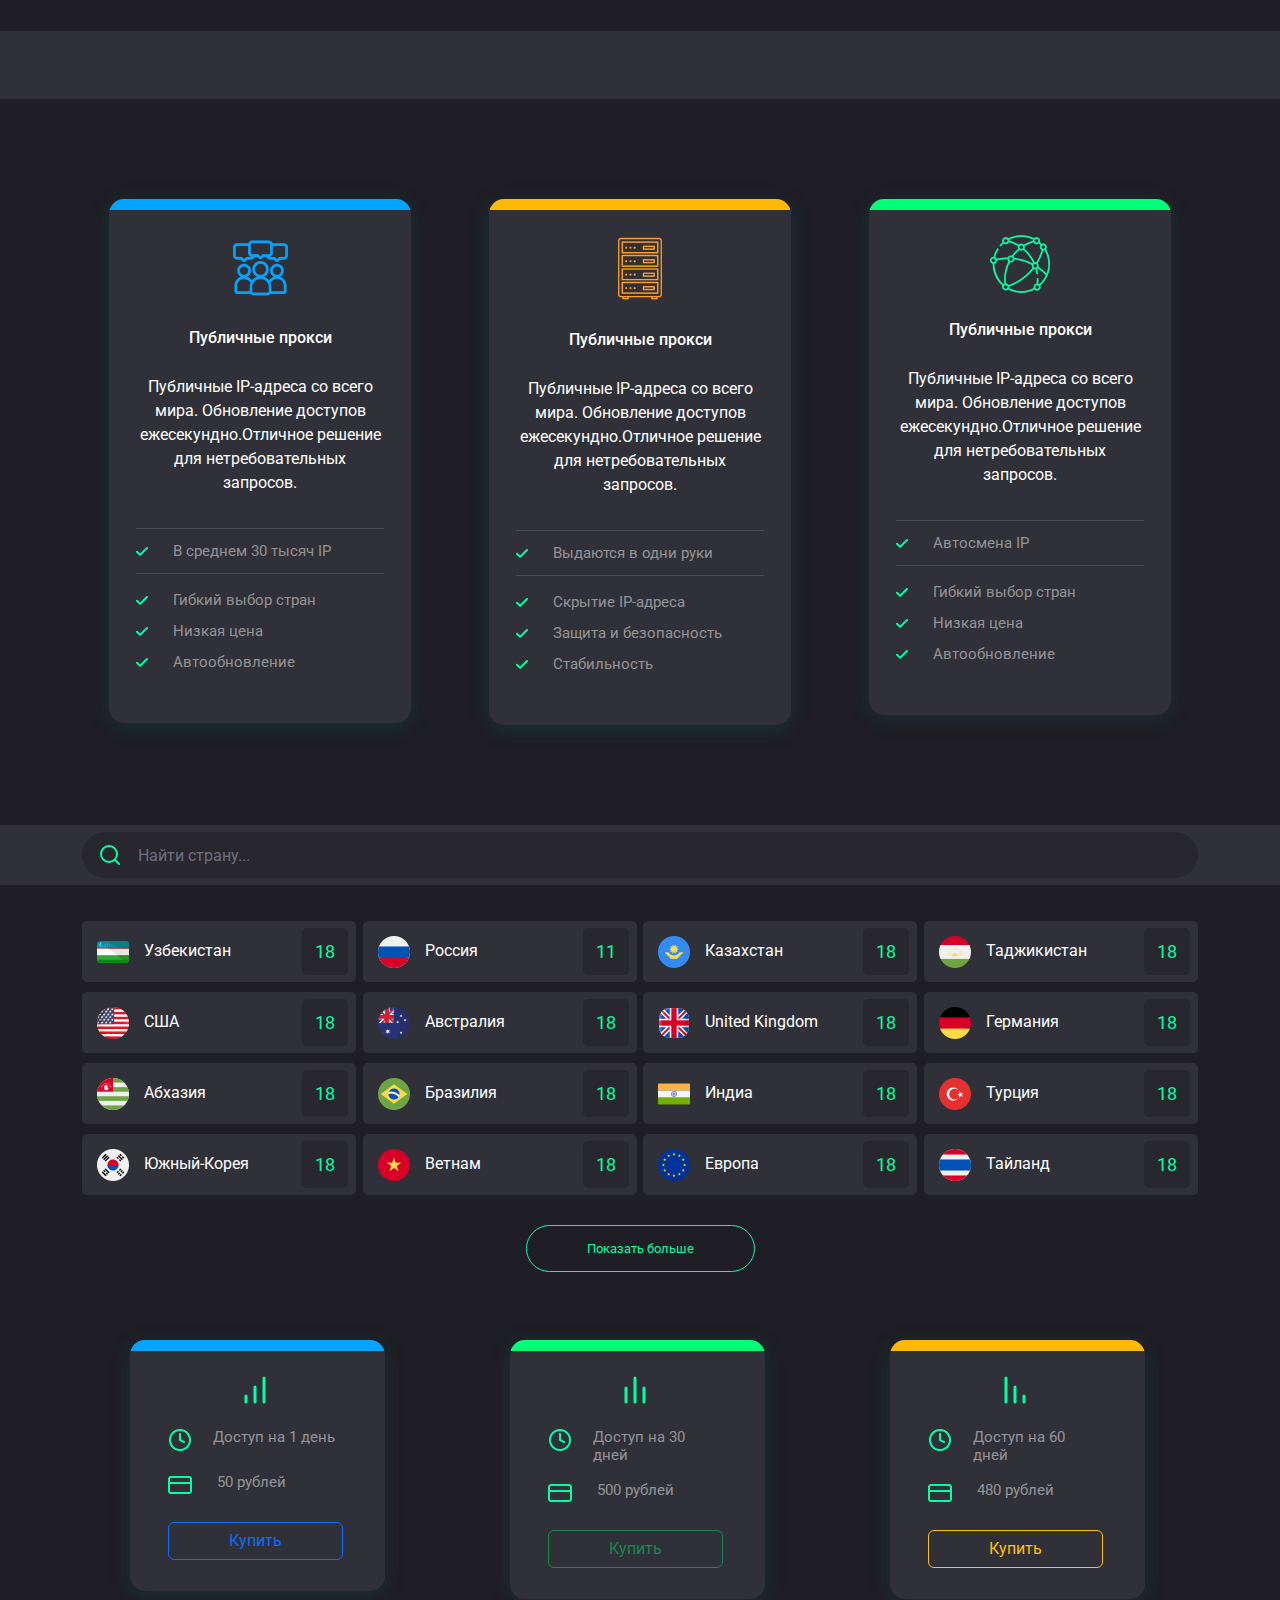
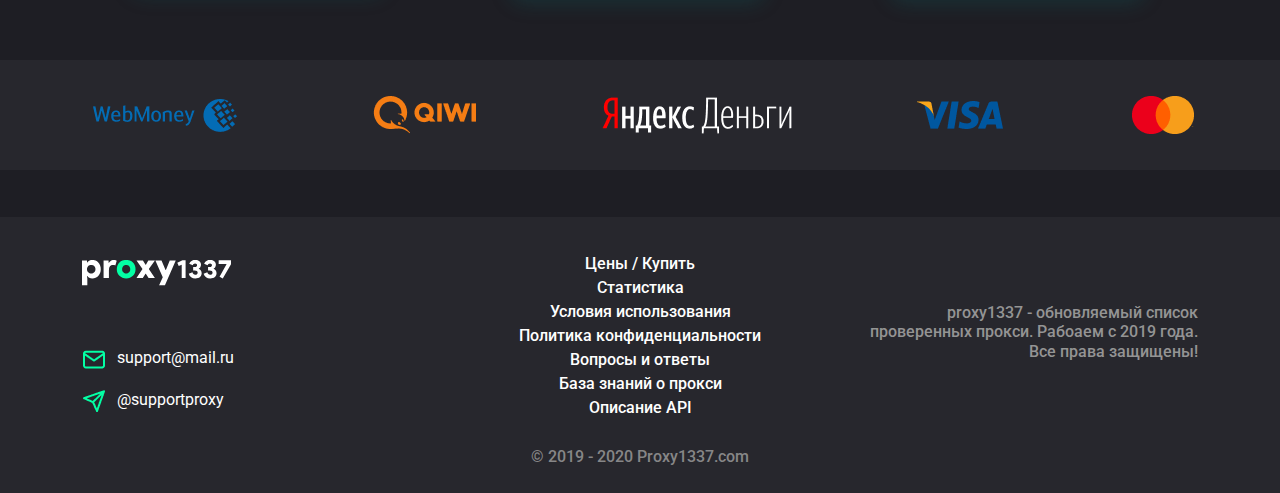
==== commit a0fc969b: "Add files via upload" ====
--- a/index.html
+++ b/index.html
@@ -42,11 +42,11 @@
                         </li>
 
                         <li class="nav-item">
-                            <a class="nav-link" href="Blog.html">Блог</a>
+                            <a class="nav-link" href="blog.html">Блог</a>
                         </li>
 
                         <li class="nav-item">
-                            <a class="nav-link" href="control.html">Панель управления</a>
+                            <a class="nav-link" href="errorpage.html">Панель управления</a>
                         </li>
                     </ul>
 
@@ -91,10 +91,10 @@
         <section class="aviable">
             <div class="container">
                 <div class="row">
-                    <div class="col-md-6 d-flex align-items-center gap: 20px">
+                    <div class="col-md-6 about_aviable d-flex align-items-center gap: 20px">
                         <div class="block_title"> <img src="images/static vector.svg" alt=""> В данный момент доступны прокси:</div>
                     </div>
-                    <div class="col-md-6">
+                    <div class="col-md-6 des_aviable ">
                         <ul class="aviable_list d-flex justify-content-end">
                             <li>HTTP/s: <span>5332</span></li>
                             <li>SOCKS4: <span>7181</span></li>
@@ -116,7 +116,7 @@
                             <div class="advantage_image">
                                 <img src="images/advantage1.svg" alt="">
                             </div>
-                            <div class="advantage_name">Актальность</div>
+                            <div class="advantage_name">Актуальность</div>
                             <div class="advantage_description">Список доступных прокси обновляется каждую минуту. Вы не попадете на недействительный.</div>
                         </div>
                     </div>
@@ -369,7 +369,7 @@
                 <div class="row justify-content-around">
                     
                     <!-- buy Item -->
-                    <div class="col-md-3">
+                    <div class="col-md-3 buys">
                         <div class="buy_item item-blue">
                             <div class="buy_icon">
                                 <img src="images/price_bar3.svg" alt="icon">
@@ -394,7 +394,7 @@
 
 
                     <!-- buy Item -->
-                    <div class="col-md-3">
+                    <div class="col-md-3 buys">
                         <div class="buy_item item-green">
                             <div class="buy_icon">
                                 <img src="images/price_bar2.svg" alt="icon">
@@ -419,7 +419,7 @@
 
 
                     <!-- buy Item -->
-                    <div class="col-md-3">
+                    <div class="col-md-3 buys">
                         <div class="buy_item item-orange">
                             <div class="buy_icon">
                                 <img src="images/price_bar1.svg" alt="icon">
--- a/css/main.css
+++ b/css/main.css
@@ -828,11 +828,11 @@
 
 /* MEDIA */
 
-@media (min-width: 1400px){  /*standart Laptop*/
-    
-}
-
-@media (max-width: 1400px){  /*standart Laptop*/
+@media (min-width: 1200px){  /*standart Laptop*/
+    
+}
+
+@media (max-width: 1024px){  /*standart Laptop*/
     
 }
 
@@ -847,7 +847,7 @@
     }
 
     .countries .form_result .result_item {
-        width: calc(33.3333% - 5px);
+        width: calc(49.3333% - 14px)
     }
 
     header .navbar-nav{
@@ -858,19 +858,32 @@
 }
 
 @media (max-width: 768px){  /*standart Laptop*/
-    
-}
-
-@media (max-width: 576px){  /*standart Laptop*/
+
+    .hero {
+        margin-bottom: 50px;
+    }
 
     .hero .row img{
         margin-top: 50px;
         width: 100%;
     }
 
+    .hero .hero_title {
+        margin-top: 50px;
+    }
+
     .aviable .block_title{
-        display: block;
+        
         margin-bottom: 17px;
+    }
+
+    .about_aviable{
+        justify-content: space-evenly!important;
+    }
+
+    .des_aviable{
+        display: flex;
+        justify-content: center;
     }
 
     .navbar-brand img{
@@ -880,12 +893,17 @@
         width: calc(50% - 5px);
     }
 
+
     .types .type_item{
         margin-bottom: 50px;
     }
 
     .buy .buy_item{
         width: 100%;
+    }
+
+    .buy .buys{
+        width: 60%;
     }
 
     .payment .payment_block{
@@ -906,10 +924,123 @@
         margin-bottom: 50px;
     }
 
-
-}
-
-@media (max-width: 420px){  /*standart Laptop*/
+    footer .about{
+        text-align: center;
+    }
+
+    .inner_page .control_title .btn{
+        width: 100%;
+        padding: 20px;
+    }
+
+    .inner_page .faq_items{
+        display: grid;
+        justify-content: space-evenly;
+    }
+
+    .inner_page .coll img{
+        width: 100%;
+        height: 100%;
+    }
+
+    
+}
+
+@media (max-width: 576px){  /*standart Laptop*/
+
+    .col-md-3 .row{
+        display: contents;
+    }
+
+    .navbar-brand img{
+        max-width: 120px;
+    }
+    .countries .form_result .result_item {
+        width: calc(50% - 5px);
+    }
+
+
+    .hero .row img{
+        margin-top: 50px;
+        width: 100%;
+        margin-bottom: 100px;
+    }
+
+    .hero .hero_text{
+        margin-top: 50px;
+    }
+    .hero .hero_title{
+        margin-top: 50px;
+    }
+
+    .aviable .aviable_list{
+        justify-content: center!important
+    }
+
+    .aviable .block_title{
+        display: block;
+        margin: 0 auto;
+        margin-bottom: 22px;
+    }
+    .types .type_item{
+        margin-bottom: 50px;
+    }
+
+    .buy .buy_item{
+        width: 100%;
+    }
+
+    .buy .buys{
+        width: 66%;
+    }
+
+    /* .buy .buy_item .buy_description{
+        display: flex;
+        justify-content: space-around;
+    }
+
+    .buy .buy_item .buy_card{
+        display: flex;
+        justify-content: space-around;
+    } */
+
+    .payment .payment_block{
+        flex-direction: column;
+        gap: 31px 0;
+    }
+
+    footer .logo{
+        text-align: center;
+    }
+
+    footer .contact{
+        margin-bottom: 50px;
+        text-align: center;
+    }
+
+    footer .list{
+        margin-bottom: 50px;
+    }
+
+    .inner_page .control_title .btn{
+        width: 100%;
+        padding: 20px;
+    }
+
+    .inner_page .faq_items{
+        display: grid;
+        justify-content: space-evenly;
+    }
+
+    .inner_page .coll img{
+        width: 100%;
+        height: 100%;
+    }
+
+
+}
+
+@media (max-width: 480px){  /*Mobile*/
     .countries .form_result .result_item {
         width: 100%;
     }
@@ -918,4 +1049,13 @@
         max-width: 270px;
         margin: 0 auto 25px auto;
     }
+
+    .hero .hero_title{
+        margin-top: 50px;
+    }
+
+    .buy .buys{
+        width: 100%;
+    }
+
 }